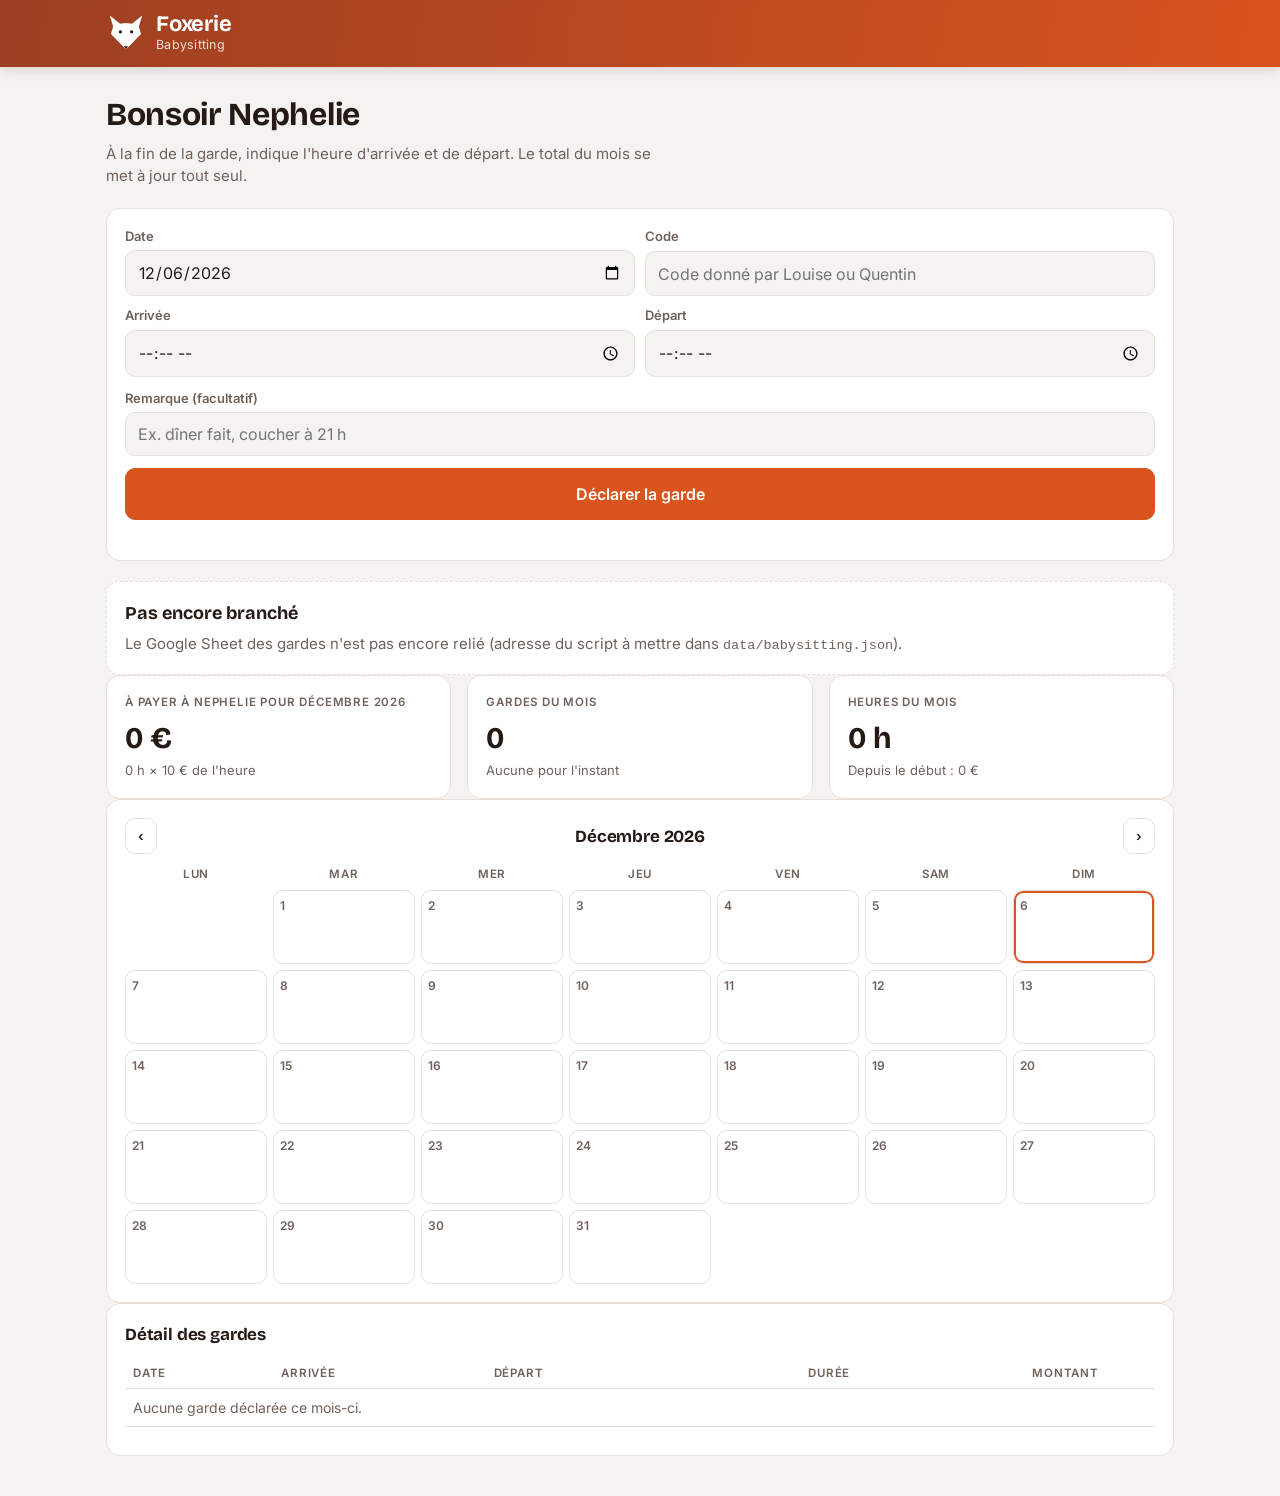
==== nephelie.html @ ae67b4d9 "Onglet Babysitting (calendrier, total du mois à 10 €/h) et page de déclaration pour Nephelie ; scrip" ====
<!doctype html>
<html lang="fr">
<head>
<meta charset="utf-8">
<meta name="viewport" content="width=device-width,initial-scale=1,viewport-fit=cover">
<title>Babysitting · Foxerie</title>
<meta name="theme-color" content="#9c3f22">
<link rel="icon" href="data:image/svg+xml,%3Csvg xmlns='http://www.w3.org/2000/svg' viewBox='0 0 64 64'%3E%3Cpath d='M6 4 25 19 14 30Z M58 4 39 19 50 30Z M12 20Q32 12 52 20L56 33 32 58 8 33Z' fill='%23d9541e'/%3E%3Cpath d='M8 33 24 37 32 58Z M56 33 40 37 32 58Z' fill='%23fff'/%3E%3Ccircle cx='23' cy='30' r='3' fill='%232a1a12'/%3E%3Ccircle cx='41' cy='30' r='3' fill='%232a1a12'/%3E%3C/svg%3E">
<link rel="preconnect" href="https://fonts.googleapis.com">
<link rel="preconnect" href="https://fonts.gstatic.com" crossorigin>
<link rel="stylesheet" href="https://fonts.googleapis.com/css2?family=Bricolage+Grotesque:opsz,wght@12..96,500;12..96,700&family=Inter:wght@400;500;600&display=swap">
<link rel="stylesheet" href="style.css?v=13">
</head>
<body>
<svg width="0" height="0" style="position:absolute" aria-hidden="true">
  <symbol id="fox" viewBox="0 0 64 64">
    <path d="M6 4 L25 19 L14 30 Z" fill="currentColor"/>
    <path d="M58 4 L39 19 L50 30 Z" fill="currentColor"/>
    <path d="M12 20 Q32 12 52 20 L56 33 L32 58 L8 33 Z" fill="currentColor"/>
    <path d="M8 33 L24 37 L32 58 Z" fill="#fff"/>
    <path d="M56 33 L40 37 L32 58 Z" fill="#fff"/>
    <circle cx="23" cy="30" r="2.6" fill="#2a1a12"/>
    <circle cx="41" cy="30" r="2.6" fill="#2a1a12"/>
    <path d="M28.5 53 L35.5 53 L32 58 Z" fill="#2a1a12"/>
  </symbol>
</svg>
<header class="top">
  <div class="wrap top-in">
    <div class="brand">
      <span class="logo" aria-hidden="true"><svg viewBox="0 0 64 64" width="40" height="40"><use href="#fox"/></svg></span>
      <div><h1>Foxerie</h1><p class="addr">Babysitting</p></div>
    </div>
  </div>
</header>
<main class="wrap">
  <section class="view">
    <div class="view-head">
      <h2>Bonsoir Nephelie</h2>
      <p class="sub">À la fin de la garde, indique l'heure d'arrivée et de départ. Le total du mois se met à jour tout seul.</p>
    </div>
    <form class="card baby-form" id="baby-form" autocomplete="off">
      <div class="row2">
        <label>Date<input type="date" id="bf-date" required></label>
        <label>Code<input type="password" id="bf-code" required inputmode="numeric" placeholder="Code donné par Louise ou Quentin"></label>
        <label>Arrivée<input type="time" id="bf-arrivee" required step="300"></label>
        <label>Départ<input type="time" id="bf-depart" required step="300"></label>
      </div>
      <label>Remarque (facultatif)<input type="text" id="bf-note" maxlength="200" placeholder="Ex. dîner fait, coucher à 21 h"></label>
      <button type="submit" class="btn primary big">Déclarer la garde</button>
      <p class="note" id="bf-msg" aria-live="polite"></p>
    </form>
    <div id="baby-body"></div>
  </section>
</main>
<script src="babysitting.js?v=13"></script>
</body>
</html>
---- style.css ----
/* Mise en page : en-tête collant avec onglets, une vue à la fois, cartes seulement là où un bloc se détache. */
/* Renard : orange du pelage, brun-noir des pattes, blanc du poitrail, vert de la forêt pour les bons chiffres. */
:root {
  --bg: #f5f3f1;
  --surface: #ffffff;
  --fg: #251a15;
  --muted: #6e625b;
  --line: #e7e0da;
  --accent: #d9541e;
  --accent-deep: #9c3f22;
  --accent-soft: #fbe5d9;
  --on-accent: #ffffff;
  --louise: #c2456e;
  --louise-soft: #f8e1e9;
  --quentin: #2e5c8a;
  --quentin-soft: #e0e9f3;
  --ensemble: #d9541e;
  --ensemble-soft: #fbe5d9;
  --pret: #7b6e66;
  --good: #3d7a34;
  --bad: #b8321f;
  --sg: #e60028;
  --bourso: #d4007a;
  --display: "Bricolage Grotesque", "Segoe UI", system-ui, sans-serif;
  --body: "Inter", "Segoe UI", system-ui, -apple-system, sans-serif;
  --r: 14px;
  color-scheme: light;
}
@media (prefers-color-scheme: dark) {
  :root {
    --bg: #17120f; --surface: #211a16; --fg: #f1e9e3; --muted: #a8998f; --line: #362b25;
    --accent: #f07a3e; --accent-deep: #c4561f; --accent-soft: #3a2316; --on-accent: #1a110c;
    --louise: #ec8fb0; --louise-soft: #3b2230; --quentin: #8fb5e3; --quentin-soft: #1d2a3a;
    --ensemble: #f07a3e; --ensemble-soft: #3a2316; --pret: #9b8d84;
    --good: #72c793; --bad: #f08a76; --sg: #ff3b55; --bourso: #ff4fae;
    color-scheme: dark;
  }
}

* { box-sizing: border-box; }
[hidden] { display: none !important; }
html, body { margin: 0; }
body {
  background: var(--bg); color: var(--fg);
  font: 15px/1.5 var(--body);
  padding-top: env(safe-area-inset-top, 0px);
  padding-bottom: env(safe-area-inset-bottom, 0px);
  -webkit-font-smoothing: antialiased;
}
.wrap {
  max-width: 1100px; margin: 0 auto;
  padding-left: max(16px, env(safe-area-inset-left, 0px));
  padding-right: max(16px, env(safe-area-inset-right, 0px));
}
h1, h2, h3 { font-family: var(--display); font-weight: 700; margin: 0; text-wrap: balance; letter-spacing: -0.01em; }
button, input, select { font: inherit; color: inherit; }
:focus-visible { outline: 2px solid var(--accent); outline-offset: 2px; }
.num { font-variant-numeric: tabular-nums; }
code { font-size: .9em; }

/* En-tête */
.top {
  position: sticky; top: env(safe-area-inset-top, 0px); z-index: 5;
  background: linear-gradient(100deg, var(--accent-deep), var(--accent));
  color: #fff;
  box-shadow: 0 2px 12px rgba(80, 30, 5, .18);
}
body::before { content: ""; position: fixed; inset: 0 0 auto; height: env(safe-area-inset-top, 0px); z-index: 10; background: var(--accent-deep); }
.top .logo { color: #fff; }
.top .addr { color: rgba(255,255,255,.82); }
.top .tabs { background: rgba(255,255,255,.16); border-color: rgba(255,255,255,.25); }
.top .tabs a { color: rgba(255,255,255,.9); }
.top .tabs a:hover { color: #fff; }
.top .tabs a[aria-current="page"] { background: #fff; color: var(--accent-deep); }

/* Bandeau photo */
.hero { position: relative; display: grid; grid-template-columns: minmax(0, 1fr) minmax(0, 1.1fr); gap: 0; background: var(--surface); border: 1px solid var(--line); border-radius: 18px; overflow: hidden; }
.hero-txt { padding: 22px 24px; display: grid; gap: 10px; align-content: center; }
.hero-txt .eyebrow { font-size: 12px; letter-spacing: .08em; text-transform: uppercase; color: var(--accent); font-weight: 700; }
.hero-txt h2 { font-size: clamp(26px, 4.5vw, 38px); line-height: 1.05; }
.hero-txt p { margin: 0; color: var(--muted); max-width: 46ch; }
.hero-stats { display: flex; flex-wrap: wrap; gap: 8px; margin-top: 4px; }
.hero-stats span { font-size: 13px; font-weight: 600; padding: 4px 12px; border-radius: 999px; background: var(--accent-soft); color: var(--accent-deep); }
.hero-img { min-height: 220px; background: var(--accent-soft) center 35% / cover no-repeat; position: relative; }
.hero-img::after { content: ""; position: absolute; inset: 0; background: linear-gradient(90deg, var(--surface) 0, transparent 22%); }
.hero-img .fox-big { position: absolute; inset: 0; display: grid; place-items: center; color: var(--accent); opacity: .9; }
@media (max-width: 720px) {
  .hero { grid-template-columns: 1fr; }
  .hero-img { order: -1; min-height: 200px; }
  .hero-img::after { background: linear-gradient(0deg, var(--surface) 0, transparent 30%); }
}
@media (prefers-color-scheme: dark) { .top .tabs a[aria-current="page"] { color: #a83d12; } }

/* Avatars */
.av { width: 34px; height: 34px; border-radius: 50%; flex: none; display: grid; place-items: center; font-weight: 700; font-size: 14px; color: #fff; background: var(--c, var(--accent)) center / cover no-repeat; border: 2px solid var(--surface); box-shadow: 0 0 0 2px var(--c, var(--accent)); }
.col-head .who { display: flex; align-items: center; gap: 10px; }
.av-duo { display: flex; }
.av-duo .av + .av { margin-left: -10px; }

/* Pastilles banques (couleurs seulement, pas les logos officiels) */
.bank { display: inline-flex; align-items: center; gap: 5px; font-size: 12px; font-weight: 700; white-space: nowrap; }
.bank::before { content: ""; width: 10px; height: 10px; border-radius: 3px; background: var(--b); }
.bank-sg { --b: linear-gradient(180deg, var(--sg) 50%, #111 50%); }
.bank-bourso { --b: var(--bourso); }
.bank::before { background: var(--b); }
.top-in { display: flex; align-items: center; justify-content: space-between; gap: 12px 20px; flex-wrap: wrap; padding-block: 12px; }
.brand { display: flex; align-items: center; gap: 10px; }
.logo { color: var(--accent); display: grid; place-items: center; }
.brand h1 { font-size: 22px; line-height: 1.1; }
.addr { margin: 0; color: var(--muted); font-size: 12.5px; letter-spacing: .02em; }
.tabs { display: flex; gap: 4px; background: var(--surface); border: 1px solid var(--line); border-radius: 999px; padding: 4px; }
.tabs a {
  text-decoration: none; color: var(--muted); font-weight: 600; font-size: 14px;
  padding: 7px 16px; border-radius: 999px; transition: background .15s, color .15s;
}
.tabs a:hover { color: var(--fg); }
.tabs a[aria-current="page"] { background: var(--accent); color: var(--surface); }

main { padding-block: 24px 40px; }
.view { display: grid; gap: 20px; }
.view-head h2 { font-size: clamp(24px, 4vw, 32px); }
.view-head .sub { margin: 4px 0 0; color: var(--muted); max-width: 62ch; }
.view-head.row { display: flex; justify-content: space-between; align-items: end; gap: 12px; flex-wrap: wrap; }
.foot { color: var(--muted); font-size: 12.5px; padding-block: 0 32px; }

.card { background: var(--surface); border: 1px solid var(--line); border-radius: var(--r); padding: 18px; min-width: 0; }
.card h3 { font-size: 17px; margin-bottom: 12px; }
.label { font-size: 11.5px; text-transform: uppercase; letter-spacing: .07em; color: var(--muted); font-weight: 600; }
.muted { color: var(--muted); }
.empty { color: var(--muted); font-size: 14px; padding: 8px 0; }

/* Tâches */
.cols { display: grid; grid-template-columns: repeat(3, minmax(0, 1fr)); gap: 16px; align-items: start; }
@media (max-width: 820px) { .cols { grid-template-columns: 1fr; } }
.col { --c: var(--accent); --cs: var(--accent-soft); background: var(--surface); border: 1px solid var(--line); border-radius: var(--r); overflow: hidden; }
.col-louise { --c: var(--louise); --cs: var(--louise-soft); }
.col-quentin { --c: var(--quentin); --cs: var(--quentin-soft); }
.col-ensemble { --c: var(--ensemble); --cs: var(--ensemble-soft); }
.col-head { display: flex; align-items: center; justify-content: space-between; padding: 14px 16px; background: var(--cs); }
.col-head h3 { font-size: 19px; color: var(--c); }
.count { font-weight: 600; font-size: 13px; color: var(--c); background: var(--surface); border-radius: 999px; padding: 2px 10px; }
.add { display: flex; gap: 8px; padding: 12px 16px 4px; }
.add input {
  flex: 1; min-width: 0; border: 1px solid var(--line); background: var(--bg);
  border-radius: 10px; padding: 9px 12px;
}
.add input:focus { border-color: var(--c); outline: none; }
.add button {
  border: 0; background: var(--c); color: var(--surface); border-radius: 10px;
  width: 40px; font-size: 20px; line-height: 1; cursor: pointer;
}
.list { list-style: none; margin: 0; padding: 6px 8px 10px; }
.item { display: flex; align-items: flex-start; gap: 10px; padding: 8px; border-radius: 10px; }
.item:hover { background: var(--bg); }
.item input[type="checkbox"] { width: 20px; height: 20px; margin: 1px 0 0; accent-color: var(--c); flex: none; cursor: pointer; }
.item .t { flex: 1; min-width: 0; overflow-wrap: anywhere; }
.item.done .t { text-decoration: line-through; color: var(--muted); }
.del { border: 0; background: none; color: var(--muted); cursor: pointer; font-size: 18px; line-height: 1; padding: 0 4px; opacity: .55; }
.del:hover { opacity: 1; color: var(--bad); }
.list .empty { padding: 8px; }
details.done-box { border-top: 1px solid var(--line); padding: 8px 16px 12px; }
details.done-box summary { cursor: pointer; color: var(--muted); font-size: 13.5px; font-weight: 500; }
.link { border: 0; background: none; color: var(--muted); text-decoration: underline; cursor: pointer; font-size: 13px; padding: 4px 8px; }

/* Budget */
.month { display: flex; align-items: center; gap: 6px; background: var(--surface); border: 1px solid var(--line); border-radius: 999px; padding: 4px; }
.month button { border: 0; background: none; width: 32px; height: 32px; border-radius: 50%; cursor: pointer; font-size: 20px; color: var(--muted); }
.month button:hover:not(:disabled) { background: var(--bg); color: var(--fg); }
.month button:disabled { opacity: .3; cursor: default; }
.month span { min-width: 120px; text-align: center; font-weight: 600; text-transform: capitalize; }
.seg { display: flex; gap: 4px; background: var(--surface); border: 1px solid var(--line); border-radius: 999px; padding: 4px; margin-left: auto; }
.seg button { border: 0; background: none; border-radius: 999px; padding: 6px 14px; font-weight: 600; font-size: 14px; color: var(--muted); cursor: pointer; }
.seg button:hover { color: var(--fg); }
.seg button[aria-pressed="true"][data-scope="foxerie"] { background: var(--ensemble-soft); color: var(--ensemble); }
.seg button[aria-pressed="true"][data-scope="louise"] { background: var(--louise-soft); color: var(--louise); }
.seg button[aria-pressed="true"][data-scope="quentin"] { background: var(--quentin-soft); color: var(--quentin); }
@media (max-width: 720px) { .seg { margin-left: 0; } }
.dotw { display: inline-block; width: 10px; height: 10px; border-radius: 3px; margin-right: 8px; vertical-align: -1px; }
.w-louise { background: var(--louise); } .w-quentin { background: var(--quentin); } .w-foxerie { background: var(--ensemble); }
.tx tr.sel td { background: var(--bg); }
.tx tr.muted td { color: var(--muted); }
.sub-d { display: block; font-size: 11px; color: var(--muted); font-weight: 400; }
.who-a { background: var(--ensemble); }
.progress.over span { background: var(--bad); }
.chips-row { display: flex; flex-wrap: wrap; gap: 6px; margin-bottom: 10px; }
.chips-row .chip b { color: var(--fg); }
.kv dd.neg { color: var(--bad); } .kv dd.pos { color: var(--good); }
.month .m-year { width: auto; height: 32px; border-radius: 999px; font-size: 13px; font-weight: 600; padding: 0 12px; background: var(--bg); color: var(--fg); }
.kpis { display: grid; grid-template-columns: repeat(3, minmax(0, 1fr)); gap: 16px; }
@media (max-width: 720px) { .kpis { grid-template-columns: 1fr; } }
.kpi .v { font-family: var(--display); font-size: 30px; font-weight: 700; margin-top: 4px; font-variant-numeric: tabular-nums; }
.kpi .d { color: var(--muted); font-size: 13px; }
.pos { color: var(--good); } .neg { color: var(--bad); }
.grid2 { display: grid; grid-template-columns: minmax(0, 1fr) minmax(0, 1fr); gap: 16px; align-items: start; }
@media (max-width: 820px) { .grid2 { grid-template-columns: 1fr; } }

.split { display: flex; height: 14px; border-radius: 999px; overflow: hidden; background: var(--bg); margin: 10px 0 12px; }
.split span { display: block; height: 100%; }
.legend { display: flex; flex-wrap: wrap; gap: 6px 18px; font-size: 13.5px; }
.legend i { display: inline-block; width: 10px; height: 10px; border-radius: 3px; margin-right: 6px; vertical-align: -1px; }
.who-l { background: var(--louise); } .who-q { background: var(--quentin); } .who-p { background: var(--pret); }

.bars { display: grid; gap: 10px; }
.bar-row { display: grid; grid-template-columns: minmax(90px, 130px) minmax(0, 1fr) auto; gap: 10px; align-items: center; font-size: 14px; }
.bar { height: 10px; background: var(--bg); border-radius: 999px; overflow: hidden; }
.bar span { display: block; height: 100%; background: var(--accent); border-radius: 999px; }

.hist { display: flex; align-items: flex-end; gap: 8px; height: 120px; margin-top: 8px; position: relative; border-bottom: 1px solid var(--line); }
.hist .m { flex: 1; display: flex; align-items: flex-end; justify-content: center; height: 100%; min-width: 0; }
.hist .col-b { width: 100%; max-width: 36px; background: var(--accent-soft); border-radius: 6px 6px 2px 2px; border: 1px solid var(--accent); }
.hist .m.cur .col-b { background: var(--accent); }
.hist-lab { display: flex; gap: 8px; margin-top: 6px; }
.hist-lab small { flex: 1; text-align: center; font-size: 11px; color: var(--muted); text-transform: capitalize; min-width: 0; }
.hist .ref { position: absolute; left: 0; right: 0; border-top: 1.5px dashed var(--muted); pointer-events: none; }

table.tx { width: 100%; border-collapse: collapse; font-size: 14px; }
.tx th { text-align: left; font-size: 11.5px; text-transform: uppercase; letter-spacing: .07em; color: var(--muted); font-weight: 600; padding: 6px 8px; border-bottom: 1px solid var(--line); }
.tx td { padding: 8px; border-bottom: 1px solid var(--line); vertical-align: top; }
.tx td.r, .tx th.r { text-align: right; font-variant-numeric: tabular-nums; white-space: nowrap; }
.scroll { overflow-x: auto; }
.chip { display: inline-block; font-size: 12px; padding: 1px 8px; border-radius: 999px; background: var(--bg); color: var(--muted); white-space: nowrap; }

.waiting { display: grid; gap: 6px; text-align: left; border-style: dashed; }
.waiting strong { font-family: var(--display); font-size: 18px; }

/* Maison */
.stack { display: grid; gap: 14px; }
.stack .row-lab { display: flex; justify-content: space-between; gap: 10px; font-size: 14px; }
.stack .bigbar { display: flex; height: 34px; border-radius: 10px; overflow: hidden; background: var(--bg); }
.stack .bigbar span { display: flex; align-items: center; justify-content: center; color: var(--surface); font-size: 12px; font-weight: 600; white-space: nowrap; overflow: hidden; min-width: 0; }
.e0 { background: var(--accent); } .e1 { background: color-mix(in srgb, var(--accent) 70%, var(--bg)); }
.e2 { background: color-mix(in srgb, var(--accent) 50%, var(--bg)); } .e3 { background: color-mix(in srgb, var(--accent) 38%, var(--bg)); }
.e4 { background: color-mix(in srgb, var(--accent) 28%, var(--bg)); } .e5 { background: var(--ensemble); }

.steps { list-style: none; margin: 0; padding: 0; display: grid; gap: 0; }
.steps li { display: grid; grid-template-columns: 28px 1fr auto; gap: 10px; align-items: start; padding-bottom: 14px; position: relative; }
.steps li:not(:last-child)::before { content: ""; position: absolute; left: 13px; top: 26px; bottom: 0; width: 2px; background: var(--line); }
.dot { width: 28px; height: 28px; border-radius: 50%; display: grid; place-items: center; font-size: 13px; font-weight: 700; border: 2px solid var(--line); background: var(--surface); color: var(--muted); }
.st-fait .dot { background: var(--accent); border-color: var(--accent); color: var(--surface); }
.st-en_cours .dot { border-color: var(--ensemble); color: var(--ensemble); }
.pill { font-size: 12px; font-weight: 600; border-radius: 999px; padding: 2px 10px; white-space: nowrap; }
.pill.fait { background: var(--accent-soft); color: var(--accent); }
.pill.en_cours { background: var(--ensemble-soft); color: var(--ensemble); }
.pill.a_faire { background: var(--bg); color: var(--muted); }
.steps .ttl { font-weight: 500; padding-top: 3px; }
.steps .dt { color: var(--muted); font-size: 12.5px; }

.kv { display: grid; grid-template-columns: auto 1fr; gap: 6px 16px; font-size: 14px; margin: 0; }
.kv dt { color: var(--muted); }
.kv dd { margin: 0; text-align: right; font-variant-numeric: tabular-nums; font-weight: 500; }
.progress { height: 12px; background: var(--bg); border-radius: 999px; overflow: hidden; margin: 10px 0 6px; }
.progress span { display: block; height: 100%; background: var(--ensemble); }
.note { font-size: 13px; color: var(--muted); margin: 10px 0 0; }

@media (prefers-reduced-motion: reduce) { * { transition: none !important; } }

/* Camemberts */
:root { --p1: #a83d12; --p2: #e07a43; --p3: #f2b48c; --p4: #2e5c8a; --p5: #8fb0d4; --p6: #3f7d57; }
@media (prefers-color-scheme: dark) { :root { --p1: #f07a3e; --p2: #c4561f; --p3: #f4b48e; --p4: #8fb5e3; --p5: #4f78a6; --p6: #72c793; } }
.pie { display: flex; align-items: center; gap: 20px; flex-wrap: wrap; }
.pie svg { width: 190px; height: 190px; flex: none; max-width: 100%; }
.pie.small svg { width: 140px; height: 140px; }
.pie circle { transition: stroke-width .15s; }
.pie circle:hover { stroke-width: 8.5; }
.pie-l { font-size: 3px; fill: var(--muted); text-transform: uppercase; letter-spacing: .08em; font-family: var(--body); }
.pie-v { font-size: 4.6px; font-weight: 700; fill: var(--fg); font-family: var(--display); }
.pie-leg { list-style: none; margin: 0; padding: 0; display: grid; gap: 6px; flex: 1; min-width: 200px; font-size: 14px; }
.pie-leg li { display: grid; grid-template-columns: 12px minmax(0, 1fr) auto 48px; gap: 8px; align-items: center; }
.pie-leg i { width: 12px; height: 12px; border-radius: 3px; }
.pie-leg small { color: var(--muted); text-align: right; font-variant-numeric: tabular-nums; }
.pie-wrap-row { margin-bottom: 12px; }
@media (max-width: 480px) { .pie { justify-content: center; } .pie-leg { min-width: 0; width: 100%; } }

/* Bandeau photo de la maison */
.house-hero { display: grid; grid-template-columns: minmax(0, 0.9fr) minmax(0, 1.1fr); background: var(--surface); border: 1px solid var(--line); border-radius: 18px; overflow: hidden; }
.hh-img { min-height: 320px; background: url("images/maison.jpg") center 42% / cover no-repeat; position: relative; }
.hh-img::after { content: ""; position: absolute; inset: 0; background: linear-gradient(270deg, var(--surface) 0, transparent 18%); }
.hh-txt { padding: 24px; display: grid; gap: 10px; align-content: center; }
.hh-txt .eyebrow { font-size: 12px; letter-spacing: .08em; text-transform: uppercase; color: var(--accent); font-weight: 700; }
.hh-txt h2 { font-size: clamp(26px, 4.5vw, 38px); line-height: 1.05; }
.hh-txt .sub { margin: 0; color: var(--muted); }
@media (max-width: 720px) {
  .house-hero { grid-template-columns: 1fr; }
  .hh-img { min-height: 260px; background-position: center 40%; }
  .hh-img::after { background: linear-gradient(0deg, var(--surface) 0, transparent 25%); }
}

/* Veille emploi */
.btn { display: inline-flex; align-items: center; gap: 6px; border: 1px solid var(--line); background: var(--surface); color: var(--fg); border-radius: 10px; padding: 7px 12px; font-weight: 600; font-size: 13.5px; cursor: pointer; text-decoration: none; }
.btn:hover { border-color: var(--accent); }
.btn.primary { background: var(--accent); border-color: var(--accent); color: var(--on-accent); }
.btn.primary:hover { background: var(--accent-deep); }
.btn.ghost { background: none; color: var(--muted); }
.btn:disabled { opacity: .45; cursor: default; }
.emploi-bar { display: flex; flex-wrap: wrap; align-items: center; gap: 12px 18px; }
.emploi-bar .seg { margin-left: 0; flex-wrap: wrap; }
.seg button[aria-pressed="true"] { background: var(--accent-soft); color: var(--accent-deep); }
.range { display: flex; align-items: center; gap: 10px; font-size: 13.5px; color: var(--muted); }
.range input { accent-color: var(--accent); width: 140px; }
.offres { display: grid; gap: 12px; }
.offre { display: grid; grid-template-columns: 64px minmax(0, 1fr); gap: 14px; background: var(--surface); border: 1px solid var(--line); border-radius: var(--r); padding: 16px; }
.offre.st-ecarte { opacity: .6; }
.offre.st-postule { border-color: var(--good); }
.offre-score { width: 64px; height: 64px; border-radius: 16px; display: grid; place-content: center; text-align: center; line-height: 1; }
.offre-score b { font-family: var(--display); font-size: 24px; }
.offre-score small { font-size: 11px; opacity: .7; }
.offre-score.fort { background: var(--accent); color: var(--on-accent); }
.offre-score.moyen { background: var(--accent-soft); color: var(--accent-deep); }
.offre-score.faible { background: var(--bg); color: var(--muted); }
.offre-main { min-width: 0; display: grid; gap: 8px; }
.offre h3 { font-size: 17px; margin: 0; }
.offre h3 a { color: var(--fg); text-decoration: none; }
.offre h3 a:hover { color: var(--accent-deep); text-decoration: underline; }
.offre-meta { font-size: 13.5px; color: var(--muted); }
.offre-themes { display: flex; flex-wrap: wrap; gap: 6px; }
.offre-actions { display: flex; flex-wrap: wrap; gap: 8px; }
.pill.interesse { background: var(--accent-soft); color: var(--accent-deep); }
.pill.postule { background: color-mix(in srgb, var(--good) 15%, var(--surface)); color: var(--good); }
.pill.ecarte { background: var(--bg); color: var(--muted); }
.brouillon { border-top: 1px dashed var(--line); padding-top: 12px; display: grid; gap: 10px; }
.br-head { display: flex; justify-content: space-between; align-items: center; gap: 10px; }
.seg.small button { padding: 3px 10px; font-size: 12.5px; }
.br-points { margin: 0; padding-left: 18px; font-size: 14px; display: grid; gap: 4px; }
.brouillon textarea, .coller textarea, .coller input { width: 100%; border: 1px solid var(--line); background: var(--bg); color: var(--fg); border-radius: 10px; padding: 10px 12px; font: 14px/1.55 var(--body); }
.brouillon textarea { min-height: 280px; resize: vertical; }
.coller summary { cursor: pointer; }
.coller form { display: grid; gap: 10px; margin-top: 12px; }
.row2 { display: grid; grid-template-columns: repeat(2, minmax(0, 1fr)); gap: 10px; }
@media (max-width: 600px) { .row2 { grid-template-columns: 1fr; } .offre { grid-template-columns: 1fr; } .offre-score { width: auto; height: auto; padding: 6px 12px; display: inline-flex; gap: 4px; justify-self: start; place-content: initial; align-items: baseline; } }

/* Onglets : défilent sur petit écran */
.top .tabs { overflow-x: auto; max-width: 100%; scrollbar-width: none; }
.top .tabs::-webkit-scrollbar { display: none; }
.top .tabs a { white-space: nowrap; }
@media (max-width: 560px) { .top .tabs a { padding: 7px 11px; font-size: 13px; } }

/* Babysitting */
.cal-nav { display: flex; align-items: center; justify-content: space-between; gap: 10px; margin-bottom: 12px; }
.cal-nav h3 { margin: 0; text-transform: capitalize; }
.cal { display: grid; grid-template-columns: repeat(7, minmax(0, 1fr)); gap: 6px; }
.cal-h { font-size: 11.5px; text-transform: uppercase; letter-spacing: .06em; color: var(--muted); text-align: center; font-weight: 600; }
.cal-c { min-height: 74px; border: 1px solid var(--line); border-radius: 10px; padding: 6px; display: flex; flex-direction: column; gap: 2px; background: var(--surface); min-width: 0; overflow: hidden; }
.cal-c.vide { border: 0; background: none; }
.cal-c.auj { box-shadow: inset 0 0 0 2px var(--accent); }
.cal-c.garde { background: var(--accent-soft); border-color: transparent; }
.cal-j { font-size: 12px; color: var(--muted); font-weight: 600; }
.cal-c b { font-family: var(--display); color: var(--accent-deep); font-size: 15px; }
.cal-c small { font-size: 10.5px; color: var(--muted); line-height: 1.3; }
@media (max-width: 560px) { .cal { gap: 3px; } .cal-c { min-height: 54px; padding: 4px; } .cal-c small { display: none; } .cal-c b { font-size: 12px; } }
.tx tr.tot td { border-top: 2px solid var(--line); }
.baby-form { display: grid; gap: 12px; }
.baby-form label { display: grid; gap: 4px; font-size: 13px; font-weight: 600; color: var(--muted); }
.baby-form input { width: 100%; border: 1px solid var(--line); background: var(--bg); color: var(--fg); border-radius: 10px; padding: 11px 12px; font: 16px var(--body); }
.baby-form input:focus { border-color: var(--accent); outline: none; }
.btn.big { padding: 13px 16px; font-size: 16px; justify-content: center; }
.note.pos { color: var(--good); font-weight: 600; } .note.neg { color: var(--bad); }
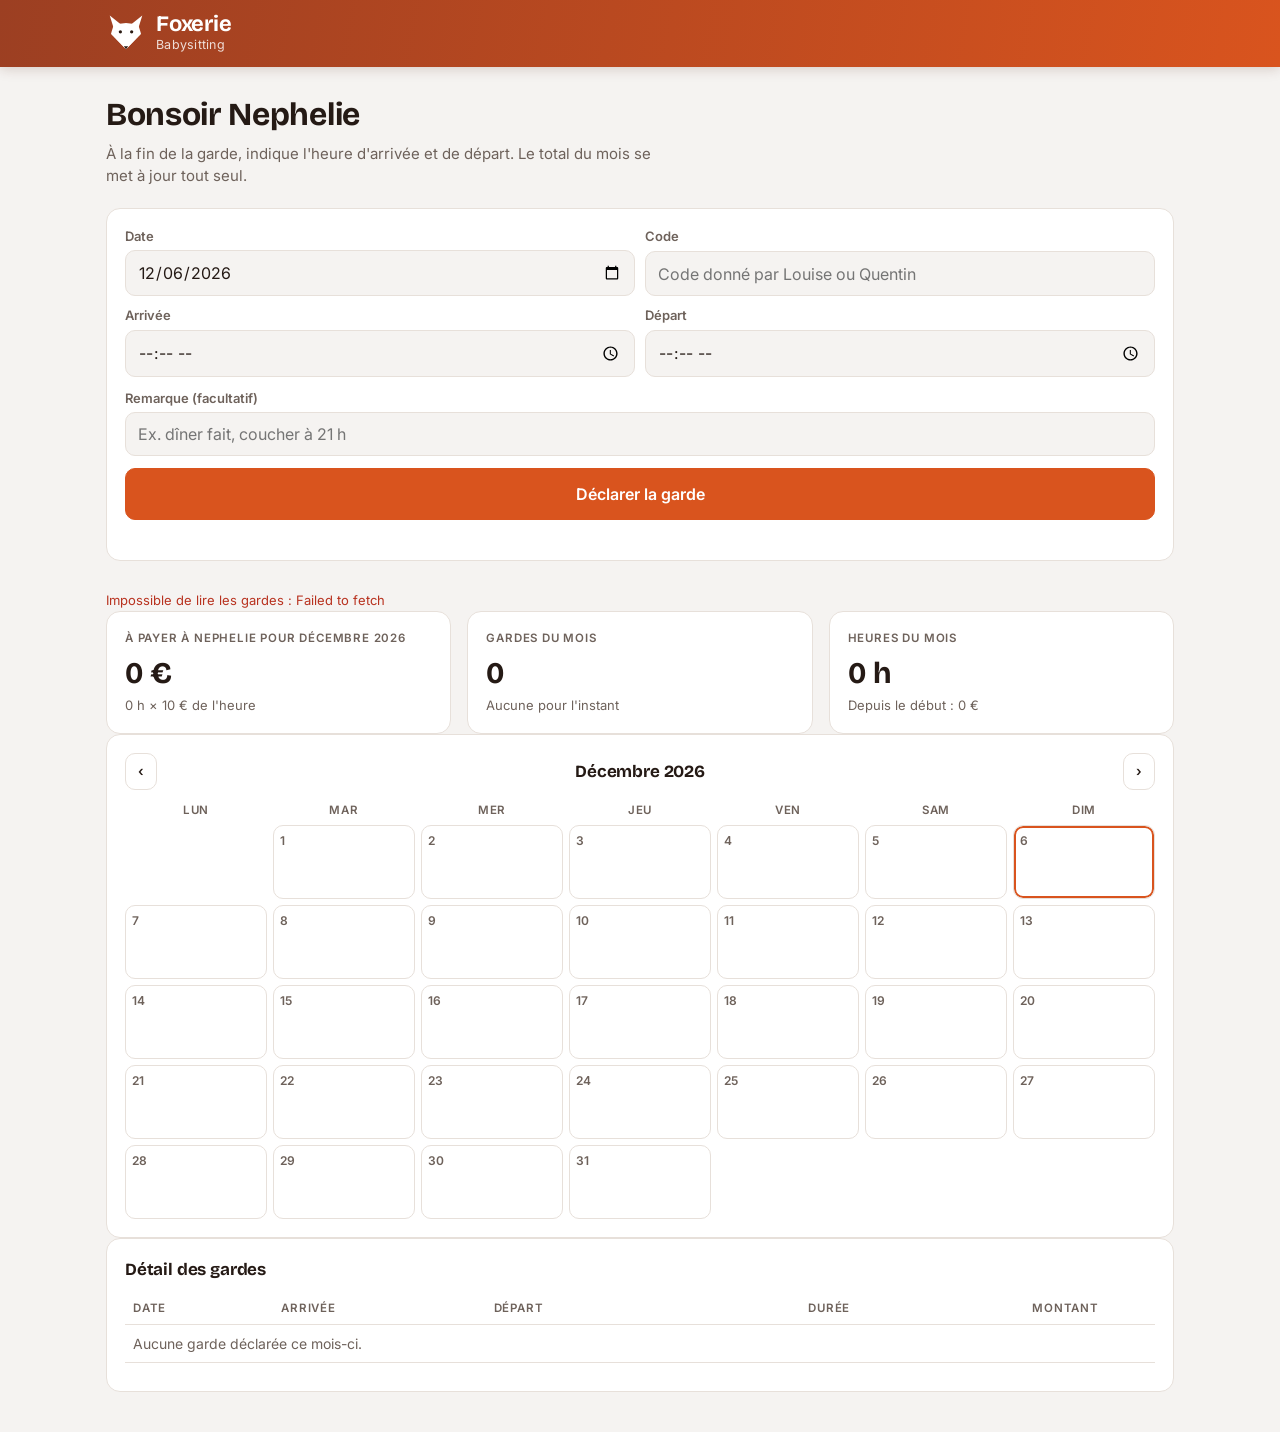
==== commit a4d054f0: "Maison : étapes faites en vert, reste à payer (espèces / virement, EC Rénov à jour), à récupérer (Sa" ====
--- a/nephelie.html
+++ b/nephelie.html
@@ -9,7 +9,7 @@
 <link rel="preconnect" href="https://fonts.googleapis.com">
 <link rel="preconnect" href="https://fonts.gstatic.com" crossorigin>
 <link rel="stylesheet" href="https://fonts.googleapis.com/css2?family=Bricolage+Grotesque:opsz,wght@12..96,500;12..96,700&family=Inter:wght@400;500;600&display=swap">
-<link rel="stylesheet" href="style.css?v=13">
+<link rel="stylesheet" href="style.css?v=15">
 </head>
 <body>
 <svg width="0" height="0" style="position:absolute" aria-hidden="true">
@@ -52,6 +52,6 @@
     <div id="baby-body"></div>
   </section>
 </main>
-<script src="babysitting.js?v=13"></script>
+<script src="babysitting.js?v=15"></script>
 </body>
 </html>
--- a/style.css
+++ b/style.css
@@ -236,10 +236,10 @@
 .steps li { display: grid; grid-template-columns: 28px 1fr auto; gap: 10px; align-items: start; padding-bottom: 14px; position: relative; }
 .steps li:not(:last-child)::before { content: ""; position: absolute; left: 13px; top: 26px; bottom: 0; width: 2px; background: var(--line); }
 .dot { width: 28px; height: 28px; border-radius: 50%; display: grid; place-items: center; font-size: 13px; font-weight: 700; border: 2px solid var(--line); background: var(--surface); color: var(--muted); }
-.st-fait .dot { background: var(--accent); border-color: var(--accent); color: var(--surface); }
+.st-fait .dot { background: var(--good); border-color: var(--good); color: #fff; }
 .st-en_cours .dot { border-color: var(--ensemble); color: var(--ensemble); }
 .pill { font-size: 12px; font-weight: 600; border-radius: 999px; padding: 2px 10px; white-space: nowrap; }
-.pill.fait { background: var(--accent-soft); color: var(--accent); }
+.pill.fait { background: color-mix(in srgb, var(--good) 16%, var(--surface)); color: var(--good); }
 .pill.en_cours { background: var(--ensemble-soft); color: var(--ensemble); }
 .pill.a_faire { background: var(--bg); color: var(--muted); }
 .steps .ttl { font-weight: 500; padding-top: 3px; }
@@ -354,3 +354,36 @@
 .baby-form input:focus { border-color: var(--accent); outline: none; }
 .btn.big { padding: 13px 16px; font-size: 16px; justify-content: center; }
 .note.pos { color: var(--good); font-weight: 600; } .note.neg { color: var(--bad); }
+
+/* Reste à payer */
+.reste { border-color: color-mix(in srgb, var(--bad) 35%, var(--line)); }
+.reste-tiles { display: grid; grid-template-columns: repeat(3, minmax(0, 1fr)); gap: 10px; margin-bottom: 12px; }
+.reste-tiles > div { background: var(--bg); border-radius: 12px; padding: 10px 12px; display: grid; gap: 2px; }
+.reste-tiles b { font-family: var(--display); font-size: 22px; font-variant-numeric: tabular-nums; }
+.reste-tiles .tot { background: color-mix(in srgb, var(--bad) 10%, var(--surface)); }
+.reste-tiles .tot b { color: var(--bad); }
+.reste-list { list-style: none; margin: 0; padding: 0; display: grid; gap: 6px; font-size: 14px; }
+.reste-list li { display: grid; grid-template-columns: minmax(0, 1fr) auto auto; gap: 10px; align-items: center; padding: 6px 0; border-top: 1px solid var(--line); }
+@media (max-width: 560px) { .reste-tiles { grid-template-columns: 1fr; } }
+
+/* Déplacer une tâche */
+.item { flex-wrap: wrap; }
+.move { display: flex; gap: 4px; opacity: 0; transition: opacity .15s; }
+.item:hover .move, .item:focus-within .move { opacity: 1; }
+@media (hover: none) { .move { opacity: 1; width: 100%; padding-left: 30px; } }
+.mv { border: 1px solid var(--line); background: var(--surface); border-radius: 999px; font-size: 11.5px; font-weight: 600; padding: 2px 8px; cursor: pointer; color: var(--muted); }
+.mv-louise:hover { color: var(--louise); border-color: var(--louise); }
+.mv-quentin:hover { color: var(--quentin); border-color: var(--quentin); }
+.mv-ensemble:hover { color: var(--accent); border-color: var(--accent); }
+.recup { border-color: color-mix(in srgb, var(--good) 35%, var(--line)); }
+.reste-tiles.one { grid-template-columns: 1fr; }
+.reste-tiles .tot-g { background: color-mix(in srgb, var(--good) 12%, var(--surface)); }
+.reste-tiles .tot-g b { color: var(--good); }
+
+/* Recherches prêtes */
+.recherches { display: grid; gap: 10px; }
+.rech-site { display: grid; grid-template-columns: 170px minmax(0, 1fr); gap: 10px; align-items: start; font-size: 14px; }
+.rech-liens { display: flex; flex-wrap: wrap; gap: 6px; }
+.chip.lien { text-decoration: none; color: var(--accent-deep); background: var(--accent-soft); }
+.chip.lien:hover { text-decoration: underline; }
+@media (max-width: 600px) { .rech-site { grid-template-columns: 1fr; gap: 4px; } }
